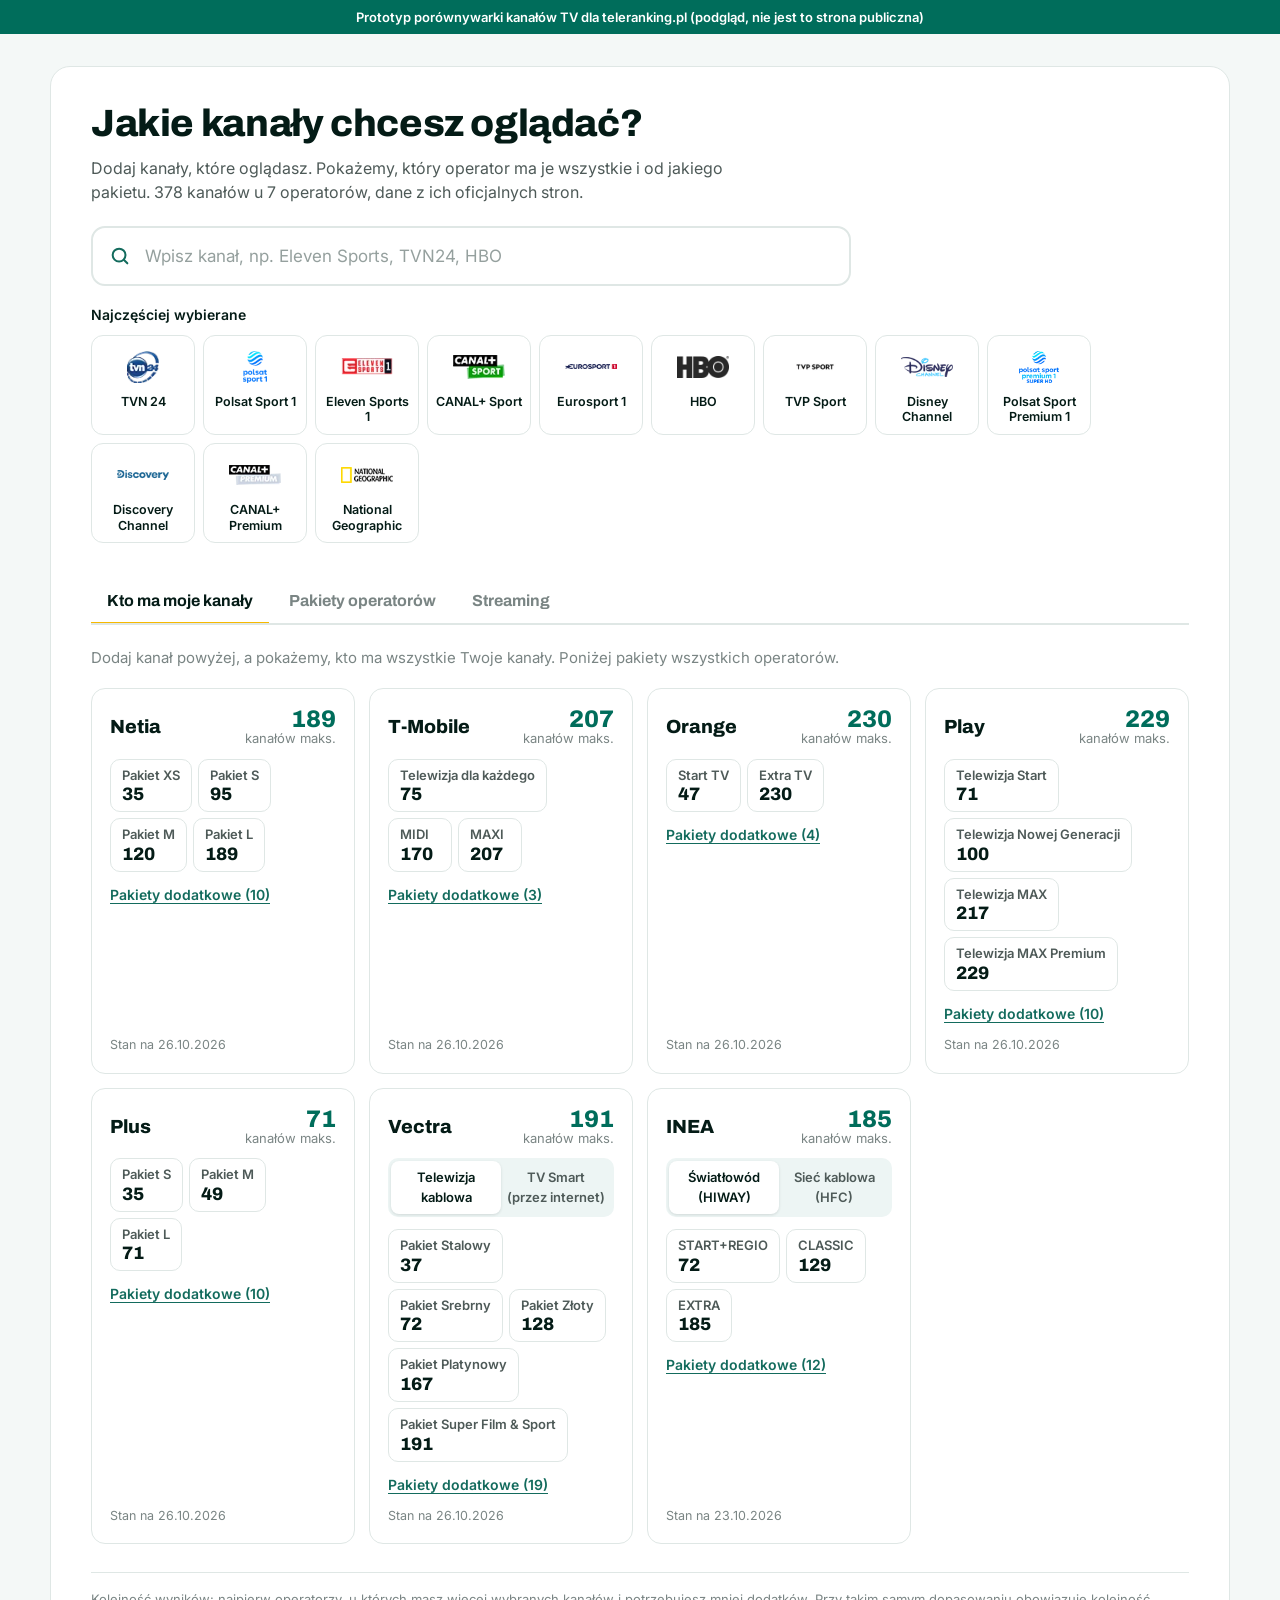
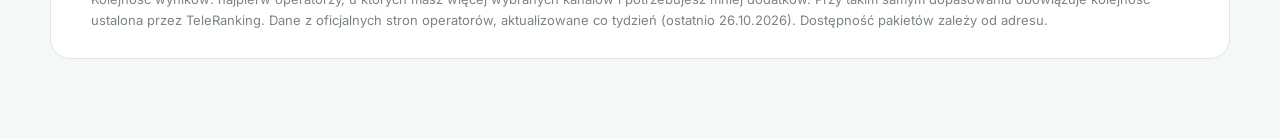
==== proto/index.html @ 93da1695 "Prototyp publicznej porównywarki kanałów TV Co-Authored-By: Claude Opus 5.5 <noreply@anthropic.com> " ====
<!doctype html>
<html lang="pl">
<head>
<meta charset="utf-8">
<meta name="viewport" content="width=device-width, initial-scale=1">
<meta name="robots" content="noindex, nofollow">
<title>Porównywarka kanałów TV (prototyp)</title>
<link rel="preconnect" href="https://fonts.googleapis.com">
<link href="https://fonts.googleapis.com/css2?family=Archivo:wght@500;600;700;800&family=Inter:wght@400;500;600;700&display=swap" rel="stylesheet">
<link rel="stylesheet" href="kanaly-tv.css?v=1">
<style>
  body { margin: 0; background: #F4F8F7; }
  .proto-top { background: #006D5B; color: #fff; font: 600 13px/1.4 Inter, sans-serif; padding: 8px 16px; text-align: center; }
  .proto-wrap { padding: 32px 16px 80px; }
  @media (max-width: 760px) { .proto-wrap { padding: 16px 0 80px; } }
</style>
</head>
<body>
<div class="proto-top">Prototyp porównywarki kanałów TV dla teleranking.pl (podgląd, nie jest to strona publiczna)</div>
<div class="proto-wrap">
  <div class="trtv" data-src="../public/tv.json" data-logos="../public/logos/" data-cta="https://teleranking.pl/"
    data-op-logos='{"netia":"https://teleranking.pl/wp-content/uploads/2026/08/1-1.png","inea":"https://teleranking.pl/wp-content/uploads/2026/08/2-1.png","orange":"https://teleranking.pl/wp-content/uploads/2026/08/3-1.png","vectra":"https://teleranking.pl/wp-content/uploads/2026/08/4-1.png","play":"https://teleranking.pl/wp-content/uploads/2026/08/5-1.png","plus":"https://teleranking.pl/wp-content/uploads/2026/08/6-1.png","t-mobile":"https://teleranking.pl/wp-content/uploads/2026/08/7-1.png"}'>
    <div class="trtv-body"><h2 class="trtv-title">Jakie kanały chcesz oglądać?</h2><p class="trtv-loading">Wczytujemy listę kanałów…</p></div>
  </div>
</div>
<script src="kanaly-tv.js?v=1"></script>
</body>
</html>
---- proto/kanaly-tv.css ----
/* TeleRanking: porównywarka kanałów TV [teleranking_tv]. Wszystko w .trtv, działa na Finwave i GeneratePress. */
.trtv {
	--ink: #041B16;
	--txt: #4E5A58;
	--mute: #7A8584;
	--green: #136B5D;
	--green-2: #006D5B;
	--mint: #EDF5F4;
	--mint-2: #DCEBE8;
	--yellow: #F7B900;
	--amber: #B7791F;
	--amber-bg: #FFF6DB;
	--line: #DFE7E5;
	--red: #B42318;
	--r: 14px;
	--head: "Archivo", "Inter", ui-sans-serif, system-ui, -apple-system, "Segoe UI", sans-serif;
	--body: "Inter", ui-sans-serif, system-ui, -apple-system, "Segoe UI", sans-serif;
	font-family: var(--body);
	font-size: 16px;
	line-height: 1.5;
	color: var(--txt);
	max-width: 1180px;
	margin: 0 auto;
	-webkit-font-smoothing: antialiased;
}
.trtv *, .trtv *::before, .trtv *::after { box-sizing: border-box; }
.trtv button { font: inherit; color: inherit; cursor: pointer; }
.trtv :focus-visible { outline: 3px solid var(--yellow); outline-offset: 2px; border-radius: 6px; }
.trtv img { max-width: 100%; }
.trtv [hidden] { display: none !important; }
.trtv .trtv-vh { position: absolute; width: 1px; height: 1px; overflow: hidden; clip: rect(0 0 0 0); white-space: nowrap; }

.trtv-body { background: #fff; border: 1px solid var(--line); border-radius: 20px; padding: 36px 40px 28px; }
.trtv-loading { margin: 0; color: var(--mute); }
.trtv-error { margin: 0; color: var(--red); }

/* nagłówek */
.trtv .trtv-title { font-family: var(--head); font-size: clamp(26px, 3.2vw, 38px); line-height: 1.12; font-weight: 800; color: var(--ink); margin: 0 0 10px; letter-spacing: -0.01em; }
.trtv-lead { margin: 0 0 22px; max-width: 64ch; }

/* wyszukiwarka */
.trtv-find { position: relative; max-width: 760px; }
.trtv-combo { position: relative; }
.trtv-ico { position: absolute; left: 18px; top: 50%; width: 22px; height: 22px; margin-top: -11px; fill: none; stroke: var(--green); stroke-width: 2.2; stroke-linecap: round; pointer-events: none; }
.trtv .trtv-input { width: 100%; height: 60px; padding: 0 18px 0 52px; border: 2px solid var(--line); border-radius: 14px; background: #fff; font: 500 17px/1.2 var(--body); color: var(--ink); -webkit-appearance: none; appearance: none; transition: border-color .15s, box-shadow .15s; }
.trtv .trtv-input::placeholder { color: #95A09E; font-weight: 400; }
.trtv .trtv-input:focus { outline: none; border-color: var(--green); box-shadow: 0 0 0 4px rgba(19, 107, 93, .14); }
.trtv-sug { position: absolute; z-index: 30; left: 0; right: 0; top: calc(100% + 6px); margin: 0; padding: 6px; list-style: none; background: #fff; border: 1px solid var(--line); border-radius: 14px; box-shadow: 0 18px 40px rgba(4, 27, 22, .14); max-height: 380px; overflow: auto; }
.trtv-sug li { display: flex; align-items: center; gap: 12px; padding: 8px 10px; border-radius: 10px; cursor: pointer; }
.trtv-sug li[aria-selected="true"], .trtv-sug li:hover { background: var(--mint); }
.trtv-sug-n { flex: 1; font-weight: 600; color: var(--ink); }
.trtv-sug-m { font-size: 13px; color: var(--mute); white-space: nowrap; }
.trtv-sug .trtv-sug-empty { cursor: default; color: var(--mute); background: none; }

/* logotypy kanałów */
.trtv-logo { flex: none; width: 64px; height: 42px; display: inline-grid; place-items: center; border-radius: 9px; background: #fff; border: 1px solid var(--line); overflow: hidden; }
.trtv-logo img { width: 52px; height: 32px; object-fit: contain; }
.trtv-logo--txt { background: var(--mint); border-color: var(--mint-2); color: var(--green-2); font: 800 13px/1 var(--head); letter-spacing: .02em; }
.trtv-logo--sm { width: 52px; height: 36px; border-radius: 8px; }
.trtv-logo--sm img { width: 42px; height: 26px; }
.trtv-logo--xs { width: 34px; height: 24px; border-radius: 6px; font-size: 10px; }
.trtv-logo--xs img { width: 28px; height: 18px; }

/* popularne */
.trtv-pop { margin: 18px 0 0; }
.trtv-pop-lbl { display: block; font-size: 14px; font-weight: 600; color: var(--ink); margin-bottom: 10px; }
.trtv-pop-list { display: flex; gap: 8px; overflow-x: auto; padding-bottom: 6px; scrollbar-width: thin; scroll-snap-type: x proximity; }
.trtv .trtv-popbtn { flex: none; scroll-snap-align: start; display: flex; flex-direction: column; align-items: center; gap: 6px; width: 104px; padding: 10px 6px 9px; background: #fff; border: 1.5px solid var(--line); border-radius: 12px; font-size: 12.5px; font-weight: 600; line-height: 1.25; color: var(--ink); text-align: center; transition: border-color .15s, background .15s; }
.trtv .trtv-popbtn .trtv-logo { border: 0; }
.trtv .trtv-popbtn:hover { border-color: var(--green); }
.trtv .trtv-popbtn[aria-pressed="true"] { border-color: var(--green); background: var(--mint); box-shadow: inset 0 0 0 1px var(--green); }
.trtv .trtv-popbtn[aria-pressed="true"]::after { content: "Dodany"; font-size: 11px; color: var(--green); font-weight: 700; }

@media (min-width: 900px) { .trtv-pop-list { flex-wrap: wrap; overflow: visible; } }

/* moje kanały */
.trtv-my { display: flex; align-items: center; flex-wrap: wrap; gap: 10px 14px; margin-top: 20px; padding: 14px 16px; background: var(--mint); border-radius: 14px; }
.trtv-my-lbl { font-weight: 700; color: var(--ink); font-size: 14px; }
.trtv-chips { display: flex; flex-wrap: wrap; gap: 8px; flex: 1; }
.trtv-chip { display: inline-flex; align-items: center; gap: 8px; padding: 4px 4px 4px 5px; background: #fff; border: 1px solid var(--mint-2); border-radius: 10px; font-size: 14px; font-weight: 600; color: var(--ink); }
.trtv-chip .trtv-logo { border: 0; }
.trtv .trtv-chip-x { display: grid; place-items: center; width: 28px; height: 28px; border: 0; background: none; border-radius: 7px; color: var(--mute); }
.trtv .trtv-chip-x:hover { background: var(--mint); color: var(--red); }
.trtv-chip-x svg, .trtv-dlg-x svg { width: 16px; height: 16px; fill: none; stroke: currentColor; stroke-width: 2.4; stroke-linecap: round; }
.trtv .trtv-clear { border: 0; background: none; font-size: 14px; font-weight: 600; color: var(--green); text-decoration: underline; text-underline-offset: 3px; padding: 6px 2px; }

/* zakładki */
.trtv-tabs { display: flex; gap: 4px; margin: 30px 0 22px; border-bottom: 2px solid var(--line); overflow-x: auto; scrollbar-width: none; }
.trtv .trtv-tabs button { flex: none; border: 0; background: none; padding: 12px 16px; margin-bottom: -2px; border-bottom: 3px solid transparent; font: 700 16px/1.2 var(--head); color: var(--mute); }
.trtv .trtv-tabs button:hover { color: var(--ink); }
.trtv .trtv-tabs button[aria-selected="true"] { color: var(--ink); border-bottom-color: var(--yellow); }

.trtv .trtv-h3 { font-family: var(--head); font-size: 20px; line-height: 1.25; font-weight: 800; color: var(--ink); margin: 0 0 14px; }
.trtv .trtv-h3--muted { margin-top: 30px; font-size: 17px; color: var(--txt); }
.trtv-hint { margin: 0 0 18px; color: var(--mute); font-size: 15px; }

/* przyciski */
.trtv .trtv-btn { display: inline-flex; align-items: center; justify-content: center; min-height: 48px; padding: 12px 20px; border-radius: 10px; font: 700 15px/1.2 var(--head); text-decoration: none; border: 2px solid transparent; transition: background .15s, color .15s, border-color .15s; }
.trtv .trtv-btn--cta { background: var(--yellow); color: #00030C; }
.trtv .trtv-btn--cta:hover { background: var(--green); color: #fff; }
.trtv .trtv-btn--ghost { background: #fff; color: var(--green); border-color: var(--mint-2); }
.trtv .trtv-btn--ghost:hover { border-color: var(--green); }

/* wyniki */
.trtv-res-list { display: grid; gap: 14px; }
.trtv-res { border: 1.5px solid var(--line); border-radius: var(--r); padding: 18px 20px 18px; background: #fff; }
.trtv-res--full { border-color: #BFDCD5; }
.trtv-res--full:first-child { border-color: var(--green); box-shadow: 0 8px 26px rgba(19, 107, 93, .10); }
.trtv-res-top { display: flex; align-items: center; gap: 12px; flex-wrap: wrap; }
.trtv-oplogo { height: 30px; width: auto; max-width: 120px; object-fit: contain; }
.trtv-opname { font: 800 19px/1 var(--head); color: var(--ink); }
.trtv-line { font-size: 13px; font-weight: 600; color: var(--green-2); background: var(--mint); padding: 3px 9px; border-radius: 999px; }
.trtv-res-n { margin-left: auto; font-size: 14px; color: var(--mute); }
.trtv-v { margin: 12px 0 0; font-size: 17px; line-height: 1.4; color: var(--ink); }
.trtv-v b { font-weight: 800; }
.trtv-v--ok::before { content: ""; display: inline-block; width: 20px; height: 20px; margin: 0 8px -4px 0; border-radius: 50%; background: var(--green) url("data:image/svg+xml,%3Csvg xmlns='http://www.w3.org/2000/svg' viewBox='0 0 24 24' fill='none' stroke='%23fff' stroke-width='3' stroke-linecap='round' stroke-linejoin='round'%3E%3Cpath d='m6 12 4 4 8-8'/%3E%3C/svg%3E") center/14px no-repeat; }
.trtv-v--part { font-size: 15.5px; color: var(--red); font-weight: 600; }
.trtv-v2 { margin: 4px 0 0; font-size: 14.5px; }

/* pasek kanałów w wyniku: co jest, co w dodatku, czego brak */
.trtv-strip { display: flex; flex-wrap: wrap; gap: 8px; margin: 14px 0 0; padding: 0; list-style: none; }
.trtv-s { position: relative; }
.trtv-s--in .trtv-logo { border-color: var(--green); box-shadow: inset 0 0 0 1px var(--green); }
.trtv-s--add .trtv-logo { border: 1.5px dashed var(--amber); background: var(--amber-bg); }
.trtv-s--no .trtv-logo { opacity: .35; filter: grayscale(1); }
.trtv-s-b { position: absolute; right: -5px; top: -6px; width: 18px; height: 18px; display: grid; place-items: center; border-radius: 50%; font: 800 12px/1 var(--head); color: #fff; background: var(--amber); }
.trtv-s--no .trtv-s-b { background: var(--red); }
.trtv-res-act { display: flex; flex-wrap: wrap; gap: 10px; margin-top: 16px; }
.trtv-res--part { padding: 14px 18px; background: #FBFCFC; }
.trtv-res--part .trtv-oplogo { height: 24px; }
.trtv-res--part .trtv-v--part { margin-top: 8px; }
.trtv-res--part .trtv-res-act { margin-top: 10px; }
.trtv-res--part .trtv-btn { min-height: 40px; padding: 8px 14px; font-size: 14px; }
.trtv-empty { padding: 18px 20px; border-radius: var(--r); background: var(--amber-bg); margin-bottom: 8px; }
.trtv-empty p { margin: 0; }

/* przegląd operatorów */
.trtv-ops { display: grid; grid-template-columns: repeat(auto-fill, minmax(260px, 1fr)); gap: 14px; }
.trtv-op { border: 1.5px solid var(--line); border-radius: var(--r); padding: 18px; display: flex; flex-direction: column; gap: 12px; }
.trtv-op-top { display: flex; align-items: center; justify-content: space-between; gap: 10px; min-height: 34px; }
.trtv-op-max { font-size: 13px; color: var(--mute); text-align: right; line-height: 1.2; }
.trtv-op-max b { display: block; font: 800 24px/1 var(--head); color: var(--green-2); }
.trtv-seg { display: flex; padding: 3px; background: var(--mint); border-radius: 10px; }
.trtv .trtv-seg button { flex: 1; border: 0; background: none; border-radius: 8px; padding: 7px 6px; font-size: 13px; font-weight: 600; color: var(--txt); }
.trtv .trtv-seg button[aria-pressed="true"] { background: #fff; color: var(--ink); box-shadow: 0 1px 3px rgba(4, 27, 22, .12); }
.trtv-pk { display: flex; flex-wrap: wrap; gap: 6px; }
.trtv .trtv-pkb { display: flex; flex-direction: column; align-items: flex-start; gap: 2px; min-width: 64px; padding: 8px 11px; border: 1.5px solid var(--line); background: #fff; border-radius: 10px; font-size: 13px; font-weight: 600; color: var(--txt); text-align: left; line-height: 1.2; }
.trtv .trtv-pkb b { font: 800 18px/1 var(--head); color: var(--ink); }
.trtv .trtv-pkb:hover { border-color: var(--green); background: var(--mint); }
.trtv .trtv-link { align-self: flex-start; border: 0; background: none; padding: 0; color: var(--green); font-weight: 600; font-size: 14px; text-decoration: underline; text-underline-offset: 3px; }
.trtv-op-src { margin: auto 0 0; font-size: 12.5px; color: var(--mute); }

/* streaming */
.trtv-st { display: grid; grid-template-columns: repeat(auto-fill, minmax(320px, 1fr)); gap: 14px; }
.trtv-stc { border: 1.5px solid var(--line); border-radius: var(--r); padding: 16px 18px; }
.trtv-stc-top { display: flex; align-items: center; gap: 12px; margin-bottom: 6px; }
.trtv-stc-top .trtv-h3 { margin: 0; }
.trtv-slogo { width: 92px; height: 46px; flex: none; display: grid; place-items: center; border-radius: 10px; background: #fff; border: 1px solid var(--line); }
.trtv-slogo--dark { background: var(--ink); border-color: var(--ink); }
.trtv-slogo img { max-width: 72px; max-height: 28px; object-fit: contain; }
.trtv-stl { list-style: none; margin: 0; padding: 0; }
.trtv-stl li { display: grid; grid-template-columns: 92px 1fr; gap: 12px; padding: 12px 0; border-top: 1px solid var(--line); }
.trtv-stl-op { font-weight: 700; color: var(--ink); font-size: 15px; }
.trtv-price { margin: 0; font-weight: 700; color: var(--green-2); font-size: 15.5px; line-height: 1.4; }
.trtv-stl details { margin-top: 4px; font-size: 14px; }
.trtv-stl summary { cursor: pointer; color: var(--green); font-weight: 600; }
.trtv-stl details p { margin: 6px 0; }
.trtv-stl details a { color: var(--green); font-size: 13px; }
.trtv-stoff { margin: 8px 0 0; font-size: 13.5px; color: var(--mute); }

.trtv-note { margin: 28px 0 0; padding-top: 16px; border-top: 1px solid var(--line); font-size: 13px; line-height: 1.55; color: var(--mute); }

/* pasek na dole (telefon) */
.trtv-bar { position: fixed; z-index: 9990; left: 12px; right: 12px; bottom: 12px; display: flex; align-items: center; gap: 12px; padding: 10px 10px 10px 16px; background: var(--ink); color: #fff; border-radius: 14px; box-shadow: 0 12px 30px rgba(4, 27, 22, .3); font-size: 14px; }
.trtv-bar[hidden] { display: none; }
.trtv-bar-txt { flex: 1; line-height: 1.3; }
.trtv .trtv-bar-btn { border: 0; border-radius: 10px; background: var(--yellow); color: #00030C; font: 700 14px/1 var(--head); padding: 12px 14px; white-space: nowrap; }
@media (min-width: 900px) { .trtv-bar { display: none !important; } }

/* okno pakietu */
.trtv-dlg { width: min(980px, calc(100vw - 32px)); max-height: min(88vh, 900px); padding: 0; border: 0; border-radius: 20px; color: var(--txt); box-shadow: 0 30px 80px rgba(4, 27, 22, .35); }
.trtv-dlg::backdrop { background: rgba(4, 27, 22, .55); }
.trtv-dlg[open] { display: flex; flex-direction: column; }
.trtv-dlg-in { padding: 20px 26px 0; overflow: auto; display: flex; flex-direction: column; min-height: 0; }
.trtv-dlg-in > * { flex-shrink: 0; }
.trtv-dlg-head { display: flex; align-items: center; gap: 12px; padding-bottom: 14px; }
.trtv .trtv-dlg-x { margin-left: auto; width: 40px; height: 40px; display: grid; place-items: center; border: 0; border-radius: 10px; background: var(--mint); color: var(--ink); }
.trtv-dlg-pk { display: flex; flex-wrap: wrap; gap: 6px; }
.trtv .trtv-dlg-pk button { border: 1.5px solid var(--line); background: #fff; border-radius: 999px; padding: 7px 13px; font-size: 14px; font-weight: 600; color: var(--txt); }
.trtv .trtv-dlg-pk button b { color: var(--ink); margin-left: 2px; }
.trtv .trtv-dlg-pk button[aria-pressed="true"] { background: var(--green); border-color: var(--green); color: #fff; }
.trtv .trtv-dlg-pk button[aria-pressed="true"] b { color: #fff; }
.trtv-dlg-add { margin-top: 10px; }
.trtv-dlg-add summary { cursor: pointer; font-size: 14px; font-weight: 600; color: var(--green); margin-bottom: 8px; }
.trtv .trtv-dlg-t { font-family: var(--head); font-size: 26px; font-weight: 800; color: var(--ink); margin: 18px 0 10px; line-height: 1.2; }
.trtv .trtv-dlg-t span { font-family: var(--body); font-size: 16px; font-weight: 500; color: var(--mute); }
.trtv-dlg-tools { display: flex; align-items: center; gap: 16px; flex-wrap: wrap; margin-bottom: 12px; }
.trtv .trtv-input--sm { height: 46px; max-width: 320px; padding: 0 14px; font-size: 15px; }
.trtv-only { display: inline-flex; align-items: center; gap: 8px; font-size: 14px; font-weight: 600; color: var(--ink); cursor: pointer; }
.trtv-only input { width: 18px; height: 18px; accent-color: var(--green); }
.trtv-cats { display: flex; gap: 6px; overflow-x: auto; padding-bottom: 8px; scrollbar-width: thin; }
.trtv .trtv-cats button { flex: none; border: 0; background: var(--mint); border-radius: 999px; padding: 6px 12px; font-size: 13.5px; font-weight: 600; color: var(--txt); }
.trtv .trtv-cats button b { font-weight: 700; color: var(--mute); margin-left: 3px; }
.trtv .trtv-cats button[aria-pressed="true"] { background: var(--ink); color: #fff; }
.trtv .trtv-cats button[aria-pressed="true"] b { color: #B9C7C4; }
.trtv-dlg-list { padding: 4px 0 16px; }
.trtv .trtv-cat { font: 700 15px/1.2 var(--head); color: var(--ink); margin: 16px 0 10px; }
.trtv-grid { display: grid; grid-template-columns: repeat(auto-fill, minmax(190px, 1fr)); gap: 8px; margin: 0; padding: 0; list-style: none; }
.trtv-t { display: flex; align-items: center; gap: 10px; padding: 7px 10px 7px 7px; border: 1px solid var(--line); border-radius: 11px; min-height: 56px; }
.trtv-t-n { flex: 1; font-size: 14px; font-weight: 600; color: var(--ink); line-height: 1.25; }
.trtv-q { font-size: 11px; font-weight: 700; color: var(--green-2); background: var(--mint); border-radius: 5px; padding: 2px 5px; }
.trtv-t--mine { border-color: var(--green); background: var(--mint); }
.trtv-dlg-foot { position: sticky; bottom: 0; display: flex; align-items: center; justify-content: space-between; gap: 12px; flex-wrap: wrap; margin: 0 -26px; padding: 14px 26px; background: #fff; border-top: 1px solid var(--line); font-size: 13px; color: var(--mute); }
.trtv-dlg-foot a:not(.trtv-btn) { color: var(--green); }

@media (max-width: 760px) {
	.trtv-body { padding: 22px 16px 18px; border-radius: 16px; border-left: 0; border-right: 0; }
	.trtv .trtv-input { height: 54px; font-size: 16px; }
	.trtv .trtv-popbtn { width: 92px; }
	.trtv-my { display: block; padding: 12px; }
	.trtv-my-lbl { display: block; margin-bottom: 8px; }
	.trtv .trtv-clear { margin-top: 6px; }
	.trtv-res { padding: 16px 14px; }
	.trtv-res-n { margin-left: 0; width: 100%; }
	.trtv-res-act .trtv-btn { flex: 1 1 100%; }
	.trtv-stl li { grid-template-columns: 1fr; gap: 2px; }
	.trtv-dlg { width: 100vw; max-width: 100vw; max-height: 92vh; margin: auto 0 0; border-radius: 20px 20px 0 0; }
	.trtv-dlg-in { padding: 14px 14px 0; }
	.trtv-dlg-foot { margin: 0 -14px; padding: 12px 14px; }
	.trtv-dlg-foot .trtv-btn { width: 100%; }
	.trtv-grid { grid-template-columns: 1fr 1fr; }
	.trtv-t { min-height: 50px; gap: 7px; padding: 6px; }
	.trtv-t .trtv-logo { width: 48px; height: 34px; }
	.trtv-t .trtv-logo img { width: 40px; height: 24px; }
	.trtv-t-n { font-size: 13px; }
	.trtv .trtv-input--sm { max-width: none; }
}
@media (prefers-reduced-motion: reduce) { .trtv * { transition: none !important; } }
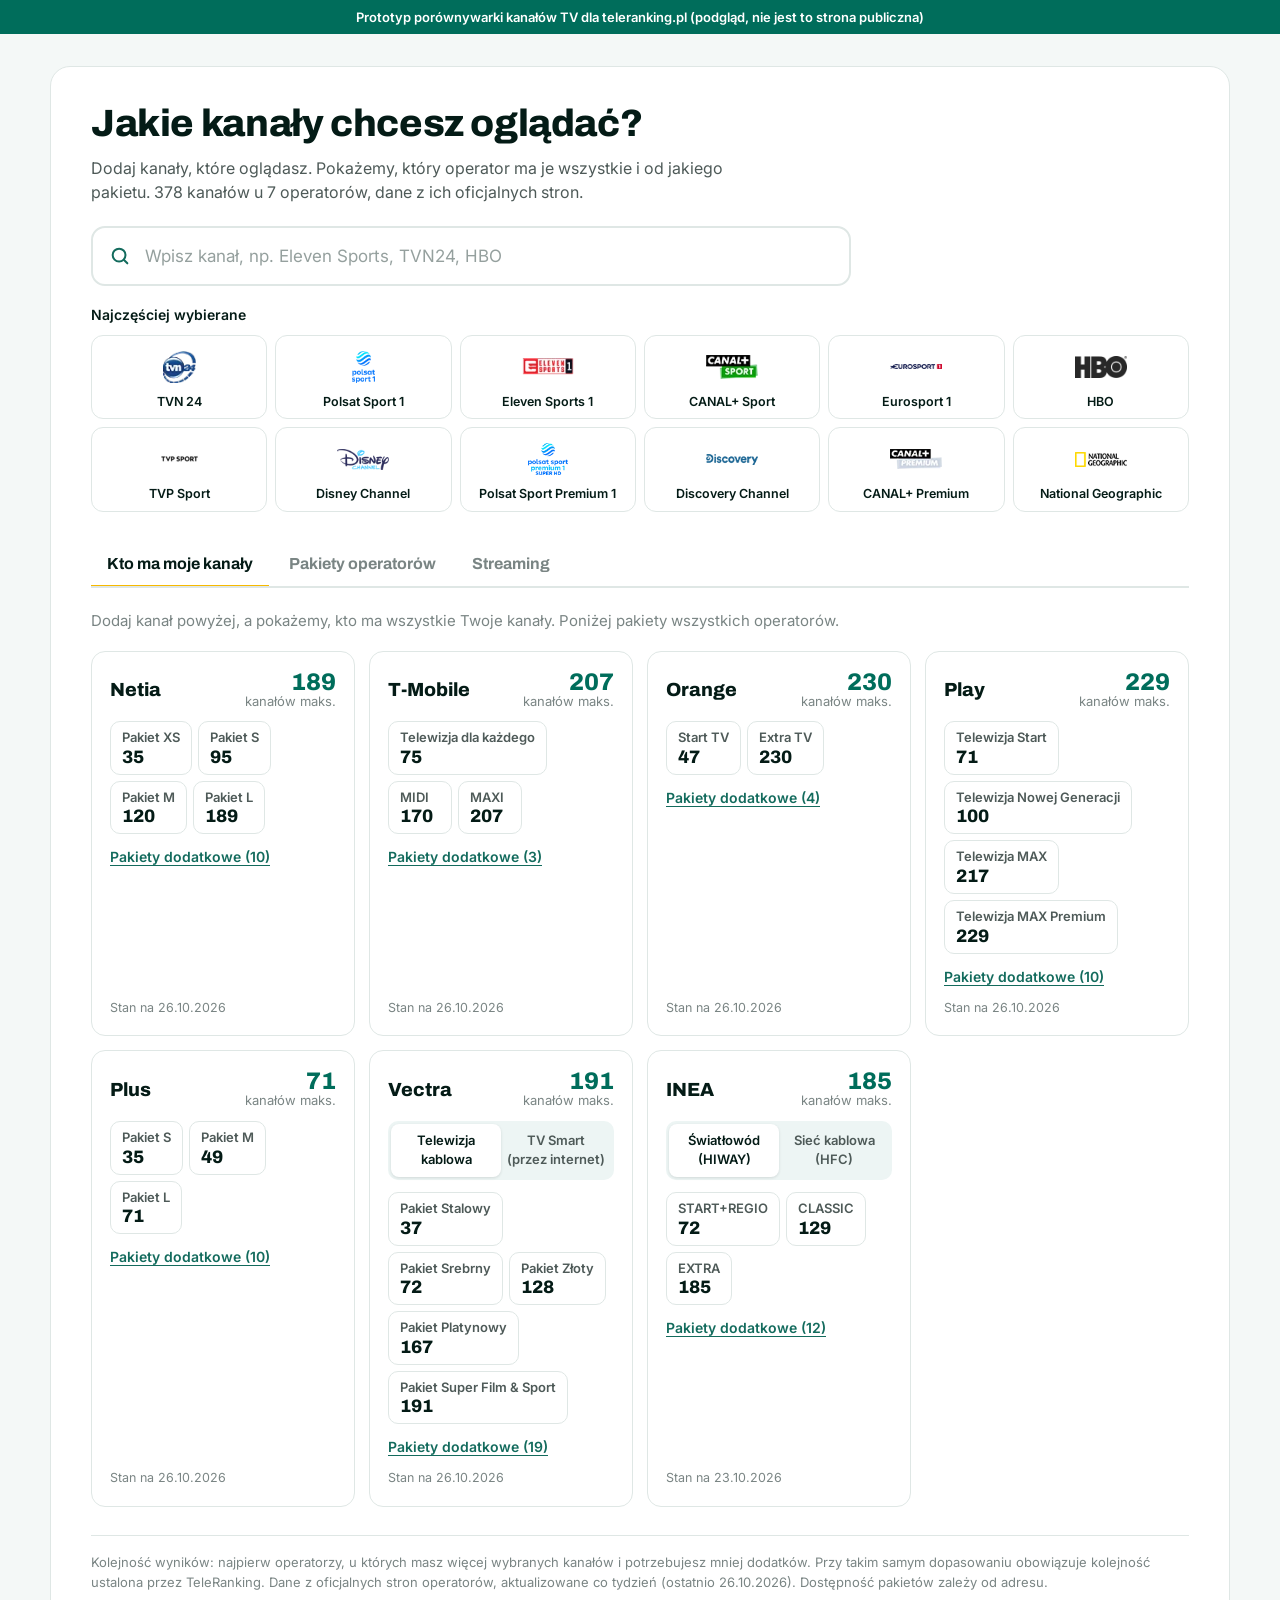
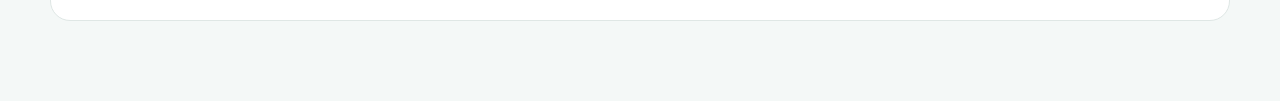
==== commit 3603ffe9: "Wewnętrzna apka = ta sama porównywarka co na teleranking.pl (bez przycisków dla klienta) Co-Authored" ====
--- a/proto/index.html
+++ b/proto/index.html
@@ -7,7 +7,7 @@
 <title>Porównywarka kanałów TV (prototyp)</title>
 <link rel="preconnect" href="https://fonts.googleapis.com">
 <link href="https://fonts.googleapis.com/css2?family=Archivo:wght@500;600;700;800&family=Inter:wght@400;500;600;700&display=swap" rel="stylesheet">
-<link rel="stylesheet" href="kanaly-tv.css?v=1">
+<link rel="stylesheet" href="../kanaly-tv.css?v=3">
 <style>
   body { margin: 0; background: #F4F8F7; }
   .proto-top { background: #006D5B; color: #fff; font: 600 13px/1.4 Inter, sans-serif; padding: 8px 16px; text-align: center; }
@@ -23,6 +23,6 @@
     <div class="trtv-body"><h2 class="trtv-title">Jakie kanały chcesz oglądać?</h2><p class="trtv-loading">Wczytujemy listę kanałów…</p></div>
   </div>
 </div>
-<script src="kanaly-tv.js?v=1"></script>
+<script src="../kanaly-tv.js?v=3"></script>
 </body>
 </html>
--- a/kanaly-tv.css
+++ b/kanaly-tv.css
@@ -0,0 +1,282 @@
+/* TeleRanking: porównywarka kanałów TV [teleranking_tv]. Wszystko w .trtv, działa na Finwave i GeneratePress. */
+.trtv {
+	--ink: #041B16;
+	--txt: #4E5A58;
+	--mute: #7A8584;
+	--green: #136B5D;
+	--green-2: #006D5B;
+	--mint: #EDF5F4;
+	--mint-2: #DCEBE8;
+	--yellow: #F7B900;
+	--amber: #B7791F;
+	--amber-bg: #FFF6DB;
+	--line: #DFE7E5;
+	--red: #B42318;
+	--r: 14px;
+	--head: "Archivo", "Inter", ui-sans-serif, system-ui, -apple-system, "Segoe UI", sans-serif;
+	--body: "Inter", ui-sans-serif, system-ui, -apple-system, "Segoe UI", sans-serif;
+	font-family: var(--body);
+	font-size: 16px;
+	line-height: 1.5;
+	color: var(--txt);
+	max-width: 1180px;
+	margin: 0 auto;
+	-webkit-font-smoothing: antialiased;
+}
+.trtv *, .trtv *::before, .trtv *::after { box-sizing: border-box; }
+.trtv button { font: inherit; color: inherit; cursor: pointer; }
+.trtv :focus-visible { outline: 3px solid var(--yellow); outline-offset: 2px; border-radius: 6px; }
+.trtv img { max-width: 100%; }
+.trtv [hidden] { display: none !important; }
+.trtv .trtv-vh { position: absolute; width: 1px; height: 1px; overflow: hidden; clip: rect(0 0 0 0); white-space: nowrap; }
+
+.trtv-body { background: #fff; border: 1px solid var(--line); border-radius: 20px; padding: 36px 40px 28px; }
+.trtv-loading { margin: 0; color: var(--mute); }
+.trtv-error { margin: 0; color: var(--red); }
+
+/* nagłówek */
+.trtv .trtv-title { font-family: var(--head); font-size: clamp(26px, 3.2vw, 38px); line-height: 1.12; font-weight: 800; color: var(--ink); margin: 0 0 10px; letter-spacing: -0.01em; }
+.trtv-lead { margin: 0 0 22px; max-width: 64ch; }
+
+/* wyszukiwarka */
+.trtv-find { position: relative; max-width: 760px; }
+.trtv-combo { position: relative; }
+.trtv-ico { position: absolute; left: 18px; top: 50%; width: 22px; height: 22px; margin-top: -11px; fill: none; stroke: var(--green); stroke-width: 2.2; stroke-linecap: round; pointer-events: none; }
+.trtv .trtv-input { width: 100%; height: 60px; padding: 0 18px 0 52px; border: 2px solid var(--line); border-radius: 14px; background: #fff; font: 500 17px/1.2 var(--body); color: var(--ink); -webkit-appearance: none; appearance: none; transition: border-color .15s, box-shadow .15s; }
+.trtv .trtv-input::placeholder { color: #95A09E; font-weight: 400; }
+.trtv .trtv-input:focus { outline: none; border-color: var(--green); box-shadow: 0 0 0 4px rgba(19, 107, 93, .14); }
+.trtv-sug { position: absolute; z-index: 30; left: 0; right: 0; top: calc(100% + 6px); margin: 0; padding: 6px; list-style: none; background: #fff; border: 1px solid var(--line); border-radius: 14px; box-shadow: 0 18px 40px rgba(4, 27, 22, .14); max-height: 380px; overflow: auto; }
+.trtv-sug li { display: flex; align-items: center; gap: 12px; padding: 8px 10px; border-radius: 10px; cursor: pointer; }
+.trtv-sug li[aria-selected="true"], .trtv-sug li:hover { background: var(--mint); }
+.trtv-sug-n { flex: 1; font-weight: 600; color: var(--ink); }
+.trtv-sug-m { font-size: 13px; color: var(--mute); white-space: nowrap; }
+.trtv-sug .trtv-sug-empty { cursor: default; color: var(--mute); background: none; }
+
+/* logotypy kanałów */
+.trtv-logo { flex: none; width: 64px; height: 42px; display: inline-grid; place-items: center; border-radius: 9px; background: #fff; border: 1px solid var(--line); overflow: hidden; }
+.trtv-logo img { width: 52px; height: 32px; object-fit: contain; }
+.trtv-logo--txt { background: var(--mint); border-color: var(--mint-2); color: var(--green-2); font: 800 13px/1 var(--head); letter-spacing: .02em; }
+.trtv-logo--sm { width: 52px; height: 36px; border-radius: 8px; }
+.trtv-logo--sm img { width: 42px; height: 26px; }
+.trtv-logo--xs { width: 34px; height: 24px; border-radius: 6px; font-size: 10px; }
+.trtv-logo--xs img { width: 28px; height: 18px; }
+
+/* popularne */
+.trtv-pop { margin: 18px 0 0; }
+.trtv-pop-lbl { display: block; font-size: 14px; font-weight: 600; color: var(--ink); margin-bottom: 10px; }
+.trtv-pop-list { display: grid; grid-template-rows: repeat(2, auto); grid-auto-flow: column; grid-auto-columns: 104px; gap: 8px; overflow-x: auto; padding-bottom: 6px; scrollbar-width: thin; scroll-snap-type: x proximity; }
+.trtv .trtv-popbtn { scroll-snap-align: start; display: flex; flex-direction: column; align-items: center; justify-content: flex-start; gap: 6px; width: 100%; height: 100%; padding: 10px 6px 9px; background: #fff; border: 1.5px solid var(--line); border-radius: 12px; font-size: 12.5px; font-weight: 600; line-height: 1.25; color: var(--ink); text-align: center; transition: border-color .15s, background .15s; }
+.trtv .trtv-popbtn .trtv-logo { border: 0; }
+.trtv .trtv-popbtn:hover { border-color: var(--green); }
+.trtv .trtv-popbtn[aria-pressed="true"] { border-color: var(--green); background: var(--mint); box-shadow: inset 0 0 0 1px var(--green); }
+.trtv .trtv-popbtn[aria-pressed="true"]::after { content: "Dodany"; font-size: 11px; color: var(--green); font-weight: 700; }
+
+@media (min-width: 900px) { .trtv-pop-list { grid-auto-flow: row; grid-template-rows: none; grid-template-columns: repeat(6, minmax(0, 1fr)); overflow: visible; padding-bottom: 0; } }
+
+/* moje kanały */
+.trtv-my { display: flex; align-items: center; flex-wrap: wrap; gap: 10px 14px; margin-top: 20px; padding: 14px 16px; background: var(--mint); border-radius: 14px; }
+.trtv-my-lbl { font-weight: 700; color: var(--ink); font-size: 14px; }
+.trtv-chips { display: flex; flex-wrap: wrap; gap: 8px; flex: 1; }
+.trtv-chip { display: inline-flex; align-items: center; gap: 8px; padding: 4px 4px 4px 5px; background: #fff; border: 1px solid var(--mint-2); border-radius: 10px; font-size: 14px; font-weight: 600; color: var(--ink); }
+.trtv-chip .trtv-logo { border: 0; }
+.trtv .trtv-chip-x { display: grid; place-items: center; width: 28px; height: 28px; border: 0; background: none; border-radius: 7px; color: var(--mute); }
+.trtv .trtv-chip-x:hover { background: var(--mint); color: var(--red); }
+.trtv-chip-x svg, .trtv-dlg-x svg { width: 16px; height: 16px; fill: none; stroke: currentColor; stroke-width: 2.4; stroke-linecap: round; }
+.trtv .trtv-clear { border: 0; background: none; font-size: 14px; font-weight: 600; color: var(--green); text-decoration: underline; text-underline-offset: 3px; padding: 6px 2px; }
+
+/* zakładki */
+.trtv-tabs { display: flex; gap: 4px; margin: 30px 0 22px; border-bottom: 2px solid var(--line); overflow-x: auto; scrollbar-width: none; }
+.trtv .trtv-tabs button { flex: none; border: 0; background: none; padding: 12px 16px; margin-bottom: -2px; border-bottom: 3px solid transparent; font: 700 16px/1.2 var(--head); color: var(--mute); }
+.trtv .trtv-tabs button:hover { color: var(--ink); }
+.trtv .trtv-tabs button[aria-selected="true"] { color: var(--ink); border-bottom-color: var(--yellow); }
+
+.trtv .trtv-h3 { font-family: var(--head); font-size: 20px; line-height: 1.25; font-weight: 800; color: var(--ink); margin: 0 0 14px; }
+.trtv .trtv-h3--muted { margin-top: 30px; font-size: 17px; color: var(--txt); }
+.trtv-hint { margin: 0 0 18px; color: var(--mute); font-size: 15px; }
+
+/* przyciski */
+.trtv .trtv-btn { display: inline-flex; align-items: center; justify-content: center; min-height: 48px; padding: 12px 20px; border-radius: 10px; font: 700 15px/1.2 var(--head); text-decoration: none; border: 2px solid transparent; transition: background .15s, color .15s, border-color .15s; }
+.trtv .trtv-btn--cta { background: var(--yellow); color: #00030C; }
+.trtv .trtv-btn--cta:hover { background: var(--green); color: #fff; }
+.trtv .trtv-btn--ghost { background: #fff; color: var(--green); border-color: var(--mint-2); }
+.trtv .trtv-btn--ghost:hover { border-color: var(--green); }
+
+/* wyniki */
+.trtv-res-list { display: grid; gap: 14px; }
+.trtv-res { border: 1.5px solid var(--line); border-radius: var(--r); padding: 18px 20px 18px; background: #fff; }
+.trtv-res--full { border-color: #BFDCD5; }
+.trtv-res--full:first-child { border-color: var(--green); box-shadow: 0 8px 26px rgba(19, 107, 93, .10); }
+.trtv-res-top { display: flex; align-items: center; gap: 12px; flex-wrap: wrap; }
+.trtv-oplogo { height: 30px; width: auto; max-width: 120px; object-fit: contain; }
+.trtv-opname { font: 800 19px/1 var(--head); color: var(--ink); }
+.trtv-line { font-size: 13px; font-weight: 600; color: var(--green-2); background: var(--mint); padding: 3px 9px; border-radius: 999px; }
+.trtv-res-n { margin-left: auto; font-size: 14px; color: var(--mute); }
+.trtv-v { margin: 12px 0 0; font-size: 17px; line-height: 1.4; color: var(--ink); }
+.trtv-v b { font-weight: 800; }
+.trtv-v--ok::before { content: ""; display: inline-block; width: 20px; height: 20px; margin: 0 8px -4px 0; border-radius: 50%; background: var(--green) url("data:image/svg+xml,%3Csvg xmlns='http://www.w3.org/2000/svg' viewBox='0 0 24 24' fill='none' stroke='%23fff' stroke-width='3' stroke-linecap='round' stroke-linejoin='round'%3E%3Cpath d='m6 12 4 4 8-8'/%3E%3C/svg%3E") center/14px no-repeat; }
+.trtv-v--part { font-size: 15.5px; color: var(--red); font-weight: 600; }
+.trtv-v2 { margin: 4px 0 0; font-size: 14.5px; }
+
+/* pasek kanałów w wyniku: co jest, co w dodatku, czego brak */
+.trtv-strip { display: flex; flex-wrap: wrap; gap: 8px; margin: 14px 0 0; padding: 0; list-style: none; }
+.trtv-s { position: relative; }
+.trtv-s--in .trtv-logo { border-color: var(--green); box-shadow: inset 0 0 0 1px var(--green); }
+.trtv-s--add .trtv-logo { border: 1.5px dashed var(--amber); background: var(--amber-bg); }
+.trtv-s--no .trtv-logo { opacity: .35; filter: grayscale(1); }
+.trtv-s-b { position: absolute; right: -5px; top: -6px; width: 18px; height: 18px; display: grid; place-items: center; border-radius: 50%; font: 800 12px/1 var(--head); color: #fff; background: var(--amber); }
+.trtv-s--no .trtv-s-b { background: var(--red); }
+.trtv-res-act { display: flex; flex-wrap: wrap; gap: 10px; margin-top: 16px; }
+.trtv-res--part { padding: 14px 18px; background: #FBFCFC; }
+.trtv-res--part .trtv-oplogo { height: 24px; }
+.trtv-res--part .trtv-v--part { margin-top: 8px; }
+.trtv-res--part .trtv-res-act { margin-top: 10px; }
+.trtv-res--part .trtv-btn { min-height: 40px; padding: 8px 14px; font-size: 14px; }
+.trtv-empty { padding: 18px 20px; border-radius: var(--r); background: var(--amber-bg); margin-bottom: 8px; }
+.trtv-empty p { margin: 0; }
+
+/* przegląd operatorów */
+.trtv-ops { display: grid; grid-template-columns: repeat(auto-fill, minmax(260px, 1fr)); gap: 14px; }
+.trtv-op { border: 1.5px solid var(--line); border-radius: var(--r); padding: 18px; display: flex; flex-direction: column; gap: 12px; }
+.trtv-op-top { display: flex; align-items: center; justify-content: space-between; gap: 10px; min-height: 34px; }
+.trtv-op-max { font-size: 13px; color: var(--mute); text-align: right; line-height: 1.2; }
+.trtv-op-max b { display: block; font: 800 24px/1 var(--head); color: var(--green-2); }
+.trtv-seg { display: flex; padding: 3px; background: var(--mint); border-radius: 10px; }
+.trtv .trtv-seg button { flex: 1; border: 0; background: none; border-radius: 8px; padding: 7px 6px; font-size: 13px; font-weight: 600; color: var(--txt); }
+.trtv .trtv-seg button[aria-pressed="true"] { background: #fff; color: var(--ink); box-shadow: 0 1px 3px rgba(4, 27, 22, .12); }
+.trtv-pk { display: flex; flex-wrap: wrap; gap: 6px; }
+.trtv .trtv-pkb { display: flex; flex-direction: column; align-items: flex-start; gap: 2px; min-width: 64px; padding: 8px 11px; border: 1.5px solid var(--line); background: #fff; border-radius: 10px; font-size: 13px; font-weight: 600; color: var(--txt); text-align: left; line-height: 1.2; }
+.trtv .trtv-pkb b { font: 800 18px/1 var(--head); color: var(--ink); }
+.trtv .trtv-pkb:hover { border-color: var(--green); background: var(--mint); }
+.trtv .trtv-link { align-self: flex-start; border: 0; background: none; padding: 0; color: var(--green); font-weight: 600; font-size: 14px; text-decoration: underline; text-underline-offset: 3px; }
+.trtv-op-src { margin: auto 0 0; font-size: 12.5px; color: var(--mute); }
+
+/* streaming */
+.trtv-st { display: grid; grid-template-columns: repeat(auto-fill, minmax(320px, 1fr)); gap: 14px; }
+.trtv-stc { border: 1.5px solid var(--line); border-radius: var(--r); padding: 16px 18px; }
+.trtv-stc-top { display: flex; align-items: center; gap: 12px; margin-bottom: 6px; }
+.trtv-stc-top .trtv-h3 { margin: 0; }
+.trtv-slogo { width: 92px; height: 46px; flex: none; display: grid; place-items: center; border-radius: 10px; background: #fff; border: 1px solid var(--line); }
+.trtv-slogo--dark { background: var(--ink); border-color: var(--ink); }
+.trtv-slogo img { max-width: 72px; max-height: 28px; object-fit: contain; }
+.trtv-stl { list-style: none; margin: 0; padding: 0; }
+.trtv-stl li { display: grid; grid-template-columns: 92px 1fr; gap: 12px; padding: 12px 0; border-top: 1px solid var(--line); }
+.trtv-stl-op { font-weight: 700; color: var(--ink); font-size: 15px; }
+.trtv-price { margin: 0; font-weight: 700; color: var(--green-2); font-size: 15.5px; line-height: 1.4; }
+.trtv-stl details { margin-top: 4px; font-size: 14px; }
+.trtv-stl summary { cursor: pointer; color: var(--green); font-weight: 600; }
+.trtv-stl details p { margin: 6px 0; }
+.trtv-stl details a { color: var(--green); font-size: 13px; }
+.trtv-stoff { margin: 8px 0 0; font-size: 13.5px; color: var(--mute); }
+
+/* streaming: wybór serwisu + lista operatorów */
+.trtv-svpick { display: grid; grid-template-columns: repeat(6, minmax(0, 1fr)); gap: 8px; margin-bottom: 20px; }
+.trtv .trtv-svbtn { display: flex; flex-direction: column; align-items: center; gap: 7px; padding: 10px 6px; background: #fff; border: 1.5px solid var(--line); border-radius: 12px; font-size: 13px; font-weight: 600; line-height: 1.25; color: var(--ink); text-align: center; height: 100%; }
+.trtv .trtv-svbtn:hover { border-color: var(--green); }
+.trtv .trtv-svbtn[aria-pressed="true"] { border-color: var(--green); background: var(--mint); box-shadow: inset 0 0 0 1px var(--green); }
+.trtv-slogo--txt { background: var(--mint); color: var(--green-2); font: 800 14px/1 var(--head); }
+.trtv-slogo--lg { width: 120px; height: 60px; border-radius: 12px; }
+.trtv-slogo--lg img { max-width: 96px; max-height: 38px; }
+.trtv-svbox { border: 1.5px solid var(--line); border-radius: var(--r); padding: 20px 22px 8px; }
+.trtv-svhead { display: flex; align-items: center; gap: 16px; padding-bottom: 16px; }
+.trtv-svhead .trtv-h3 { margin: 0 0 4px; font-size: 22px; }
+.trtv-svsum { margin: 0; font-size: 15px; color: var(--txt); }
+.trtv-svlist { list-style: none; margin: 0; padding: 0; }
+.trtv-svrow { display: grid; grid-template-columns: 200px 1fr; gap: 18px; padding: 16px 0; border-top: 1px solid var(--line); align-items: start; }
+.trtv-svop { display: flex; flex-direction: column; align-items: flex-start; gap: 8px; }
+.trtv-svop .trtv-oplogo { height: 26px; }
+.trtv-badge { font-size: 12.5px; font-weight: 700; border-radius: 999px; padding: 3px 10px; }
+.trtv-badge--ok { background: var(--green); color: #fff; }
+.trtv-badge--paid { background: var(--amber-bg); color: #7A4E00; }
+.trtv-badge--own { background: #EEF1F1; color: var(--mute); }
+.trtv-svprice { margin: 0; font: 800 20px/1.25 var(--head); color: var(--ink); }
+.trtv-svrow--ok .trtv-svprice { color: var(--green-2); }
+.trtv-svrow--own .trtv-svprice { color: var(--mute); font-size: 17px; }
+.trtv-svnote { margin: 4px 0 0; font-size: 15px; color: var(--txt); }
+.trtv-svdet { margin-top: 8px; font-size: 14px; }
+.trtv-svdet summary { cursor: pointer; color: var(--green); font-weight: 600; }
+.trtv-svdet p { margin: 8px 0 0; line-height: 1.5; }
+.trtv-svdet a { color: var(--green); }
+.trtv-svbox .trtv-stoff { padding: 12px 0; border-top: 1px solid var(--line); margin: 0; }
+@media (max-width: 760px) {
+	.trtv-svpick { grid-template-columns: none; grid-template-rows: repeat(2, auto); grid-auto-flow: column; grid-auto-columns: 96px; overflow-x: auto; padding-bottom: 6px; }
+	.trtv-svbox { padding: 16px 14px 4px; }
+	.trtv-svhead { gap: 12px; }
+	.trtv-slogo--lg { width: 92px; height: 48px; }
+	.trtv-svrow { grid-template-columns: 1fr; gap: 8px; }
+	.trtv-svop { flex-direction: row; align-items: center; justify-content: space-between; }
+}
+
+.trtv-note { margin: 28px 0 0; padding-top: 16px; border-top: 1px solid var(--line); font-size: 13px; line-height: 1.55; color: var(--mute); }
+
+/* pasek na dole (telefon) */
+.trtv-bar { position: fixed; z-index: 9990; left: 12px; right: 12px; bottom: 12px; display: flex; align-items: center; gap: 12px; padding: 10px 10px 10px 16px; background: var(--ink); color: #fff; border-radius: 14px; box-shadow: 0 12px 30px rgba(4, 27, 22, .3); font-size: 14px; }
+.trtv-bar[hidden] { display: none; }
+.trtv-bar-txt { flex: 1; line-height: 1.3; }
+.trtv .trtv-bar-btn { border: 0; border-radius: 10px; background: var(--yellow); color: #00030C; font: 700 14px/1 var(--head); padding: 12px 14px; white-space: nowrap; }
+@media (min-width: 900px) { .trtv-bar { display: none !important; } }
+
+/* okno pakietu */
+.trtv-dlg { width: min(980px, calc(100vw - 32px)); max-height: min(88vh, 900px); padding: 0; border: 0; border-radius: 20px; color: var(--txt); box-shadow: 0 30px 80px rgba(4, 27, 22, .35); }
+.trtv-dlg::backdrop { background: rgba(4, 27, 22, .55); }
+.trtv-dlg[open] { display: flex; flex-direction: column; }
+.trtv-dlg-in { padding: 20px 26px 0; overflow: auto; display: flex; flex-direction: column; min-height: 0; }
+.trtv-dlg-in > * { flex-shrink: 0; }
+.trtv-dlg-head { display: flex; align-items: center; gap: 12px; padding-bottom: 14px; }
+.trtv .trtv-dlg-x { margin-left: auto; width: 40px; height: 40px; display: grid; place-items: center; border: 0; border-radius: 10px; background: var(--mint); color: var(--ink); }
+.trtv-dlg-pk { display: flex; flex-wrap: wrap; gap: 6px; }
+.trtv .trtv-dlg-pk button { border: 1.5px solid var(--line); background: #fff; border-radius: 999px; padding: 7px 13px; font-size: 14px; font-weight: 600; color: var(--txt); }
+.trtv .trtv-dlg-pk button b { color: var(--ink); margin-left: 2px; }
+.trtv .trtv-dlg-pk button[aria-pressed="true"] { background: var(--green); border-color: var(--green); color: #fff; }
+.trtv .trtv-dlg-pk button[aria-pressed="true"] b { color: #fff; }
+.trtv-dlg-add { margin-top: 10px; }
+.trtv-dlg-add summary { cursor: pointer; font-size: 14px; font-weight: 600; color: var(--green); margin-bottom: 8px; }
+.trtv .trtv-dlg-t { font-family: var(--head); font-size: 26px; font-weight: 800; color: var(--ink); margin: 18px 0 10px; line-height: 1.2; }
+.trtv .trtv-dlg-t span { font-family: var(--body); font-size: 16px; font-weight: 500; color: var(--mute); }
+.trtv-facts { display: flex; flex-wrap: wrap; gap: 6px 18px; margin: 0 0 12px; font-size: 14px; }
+.trtv-facts p { margin: 0; }
+.trtv-facts details { max-width: 520px; }
+.trtv-facts summary { cursor: pointer; }
+.trtv-facts summary b, .trtv-facts p b { color: var(--ink); }
+.trtv-facts details p { margin: 6px 0 0; color: var(--txt); }
+.trtv-dlg-tools { display: flex; align-items: center; gap: 16px; flex-wrap: wrap; margin-bottom: 12px; }
+.trtv .trtv-input--sm { height: 46px; max-width: 320px; padding: 0 14px; font-size: 15px; }
+.trtv-only { display: inline-flex; align-items: center; gap: 8px; font-size: 14px; font-weight: 600; color: var(--ink); cursor: pointer; }
+.trtv-only input { width: 18px; height: 18px; accent-color: var(--green); }
+.trtv-cats { display: flex; gap: 6px; overflow-x: auto; padding-bottom: 8px; scrollbar-width: thin; }
+.trtv .trtv-cats button { flex: none; border: 0; background: var(--mint); border-radius: 999px; padding: 6px 12px; font-size: 13.5px; font-weight: 600; color: var(--txt); }
+.trtv .trtv-cats button b { font-weight: 700; color: var(--mute); margin-left: 3px; }
+.trtv .trtv-cats button[aria-pressed="true"] { background: var(--ink); color: #fff; }
+.trtv .trtv-cats button[aria-pressed="true"] b { color: #B9C7C4; }
+.trtv-dlg-list { padding: 4px 0 16px; }
+.trtv .trtv-cat { font: 700 15px/1.2 var(--head); color: var(--ink); margin: 16px 0 10px; }
+.trtv-grid { display: grid; grid-template-columns: repeat(auto-fill, minmax(190px, 1fr)); gap: 8px; margin: 0; padding: 0; list-style: none; }
+.trtv-t { display: flex; align-items: center; gap: 10px; padding: 7px 10px 7px 7px; border: 1px solid var(--line); border-radius: 11px; min-height: 56px; }
+.trtv-t-n { flex: 1; font-size: 14px; font-weight: 600; color: var(--ink); line-height: 1.25; }
+.trtv-q { font-size: 11px; font-weight: 700; color: var(--green-2); background: var(--mint); border-radius: 5px; padding: 2px 5px; }
+.trtv-t--mine { border-color: var(--green); background: var(--mint); }
+.trtv-dlg-foot { position: sticky; bottom: 0; display: flex; align-items: center; justify-content: space-between; gap: 12px; flex-wrap: wrap; margin: 0 -26px; padding: 14px 26px; background: #fff; border-top: 1px solid var(--line); font-size: 13px; color: var(--mute); }
+.trtv-dlg-foot a:not(.trtv-btn) { color: var(--green); }
+
+@media (max-width: 760px) {
+	.trtv-body { padding: 22px 16px 18px; border-radius: 16px; border-left: 0; border-right: 0; }
+	.trtv .trtv-input { height: 54px; font-size: 16px; }
+	.trtv-pop-list { grid-auto-columns: 96px; }
+	.trtv-my { display: block; padding: 12px; }
+	.trtv-my-lbl { display: block; margin-bottom: 8px; }
+	.trtv .trtv-clear { margin-top: 6px; }
+	.trtv-res { padding: 16px 14px; }
+	.trtv-res-n { margin-left: 0; width: 100%; }
+	.trtv-res-act .trtv-btn { flex: 1 1 100%; }
+	.trtv-stl li { grid-template-columns: 1fr; gap: 2px; }
+	.trtv-dlg { width: 100vw; max-width: 100vw; max-height: 92vh; margin: auto 0 0; border-radius: 20px 20px 0 0; }
+	.trtv-dlg-in { padding: 14px 14px 0; }
+	.trtv-dlg-foot { margin: 0 -14px; padding: 12px 14px; }
+	.trtv-dlg-foot .trtv-btn { width: 100%; }
+	.trtv-grid { grid-template-columns: 1fr 1fr; }
+	.trtv-t { min-height: 50px; gap: 7px; padding: 6px; }
+	.trtv-t .trtv-logo { width: 48px; height: 34px; }
+	.trtv-t .trtv-logo img { width: 40px; height: 24px; }
+	.trtv-t-n { font-size: 13px; }
+	.trtv .trtv-input--sm { max-width: none; }
+}
+@media (prefers-reduced-motion: reduce) { .trtv * { transition: none !important; } }
